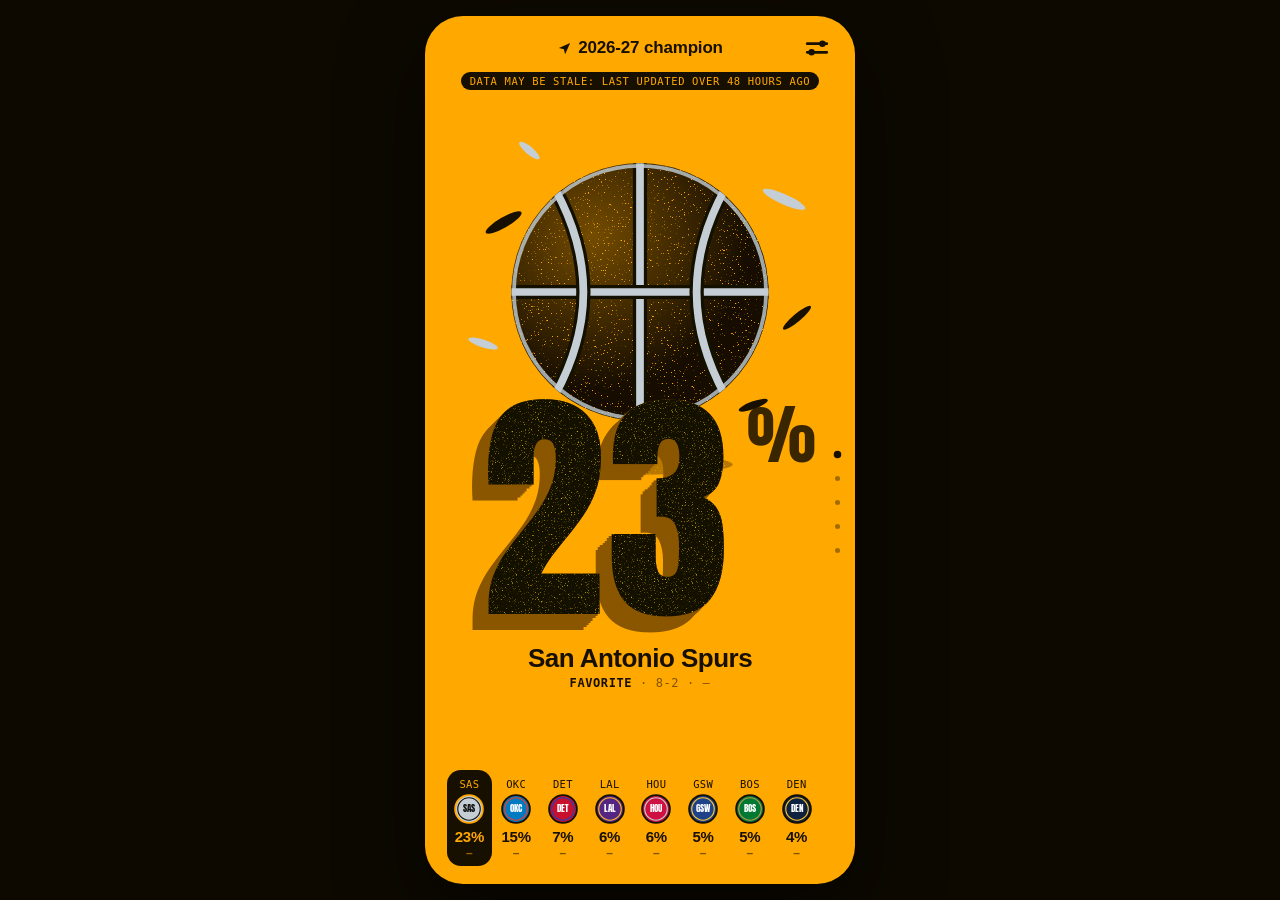
==== v2.html @ da8e6590 "Add v2 redesign: amber and black swipeable pages with team crests, alongside the current site Co-Aut" ====
<!DOCTYPE html>
<html lang="en">
<head>
  <meta charset="utf-8">
  <meta name="viewport" content="width=device-width, initial-scale=1, viewport-fit=cover">
  <title>Who wins the 2026-27 NBA title?</title>
  <meta name="description" content="Model-based probability of each NBA team winning the 2026-27 championship.">
  <meta name="theme-color" content="#FFA800">
  <script>
    // Set the theme before first paint so the page never flashes the wrong colors.
    (function () {
      var saved = null;
      try { saved = localStorage.getItem("champ-theme"); } catch (e) {}
      var dark = window.matchMedia && window.matchMedia("(prefers-color-scheme: dark)").matches;
      document.documentElement.dataset.theme = saved || (dark ? "black" : "amber");
    })();
  </script>
  <link rel="preload" href="fonts/Anton-Regular.ttf" as="font" type="font/ttf" crossorigin>
  <link rel="stylesheet" href="v2.css">
</head>
<body>
  <!-- Shared grain filter: speckles the edges of the black shapes so they read as printed, not flat. -->
  <svg class="defs" aria-hidden="true" width="0" height="0" focusable="false">
    <defs>
      <filter id="speck" x="-5%" y="-5%" width="110%" height="110%">
        <feTurbulence type="fractalNoise" baseFrequency="0.9" numOctaves="2" seed="7" result="noise"/>
        <feColorMatrix in="noise" type="matrix" values="0 0 0 0 0  0 0 0 0 0  0 0 0 0 0  12 0 0 0 -2.7" result="mask"/>
        <feComposite in="SourceGraphic" in2="mask" operator="in"/>
      </filter>
    </defs>
  </svg>

  <div class="stage">
    <div class="app" id="app">
      <header class="top">
        <span class="top-side" aria-hidden="true"></span>
        <div class="loc">
          <svg viewBox="0 0 24 24" width="15" height="15" aria-hidden="true"><path d="M3 11 21 3l-8 18-2-8z" fill="currentColor"/></svg>
          <span id="season-label">NBA champion</span>
        </div>
        <button class="top-side icon-btn" id="theme-toggle" type="button" aria-label="Switch between amber and black">
          <svg viewBox="0 0 24 24" width="26" height="26" aria-hidden="true">
            <path d="M3 8h11M20 8h1M3 16h1M10 16h11" stroke="currentColor" stroke-width="2.6" stroke-linecap="round" fill="none"/>
            <circle cx="17" cy="8" r="3" fill="currentColor"/><circle cx="7" cy="16" r="3" fill="currentColor"/>
          </svg>
        </button>
      </header>

      <div class="status" id="status" aria-live="polite">
        <span class="chip" id="sample-badge" hidden>Sample data</span>
        <span class="chip" id="stale-notice" hidden>Data may be stale: last updated over 48 hours ago</span>
      </div>

      <p class="message" id="loading">Loading odds…</p>
      <p class="message message-error" id="error" role="alert" hidden></p>

      <main class="track" id="track" hidden>

        <!-- 1. Home: the favorite, as one giant number -->
        <section class="page" id="page-home" data-title="Home" aria-label="Home">
          <div class="art art-home" id="home-art"></div>
          <div class="big" id="home-big"></div>
          <div class="caption">
            <h1 class="cap-name" id="home-name"></h1>
            <p class="cap-sub" id="home-sub"></p>
          </div>
          <div class="strip" id="home-strip" role="group" aria-label="Top eight title contenders"></div>
        </section>

        <!-- 2. Rankings: bubbles sized by odds, then every team as a row -->
        <section class="page" id="page-rankings" data-title="Rankings" aria-label="Rankings">
          <div class="art art-bubbles" id="bubbles"></div>
          <h2 class="page-title">Rankings</h2>
          <div class="rows rows-scroll" id="rank-list" role="group" aria-label="All teams by title odds"></div>
        </section>

        <!-- 3. Team: one team's odds and model inputs -->
        <section class="page" id="page-team" data-title="Team" aria-label="Team">
          <div class="team-head">
            <div class="art art-crest" id="team-crest"></div>
            <div class="big big-sm" id="team-big"></div>
          </div>
          <h2 class="page-title" id="team-name"></h2>
          <p class="page-sub" id="team-sub"></p>
          <div class="rows" id="team-rows" role="group" aria-label="Team measures"></div>
          <p class="notes" id="team-notes"></p>
          <div class="league" id="league"></div>
          <div class="trend" id="trend"></div>
        </section>

        <!-- 4. Map: net rating against star power -->
        <section class="page" id="page-map" data-title="Map" aria-label="Contenders map">
          <h2 class="page-title">Contenders</h2>
          <p class="page-sub">Net rating against star power. Dot size is title odds. Upper right is strong on both.</p>
          <div class="map" id="map"></div>
          <div class="rows" id="map-readout"></div>
          <table class="sr-only" id="map-table"></table>
        </section>

        <!-- 5. Model: how the number is made -->
        <section class="page" id="page-model" data-title="Model" aria-label="The model">
          <div class="art art-slabs" id="slabs"></div>
          <h2 class="page-title">The model</h2>
          <p class="page-sub">Each team gets a score from the inputs below, and the scores become title odds.</p>
          <div class="rows" id="model-rows"></div>
          <p class="fine" id="model-fine"></p>
          <p class="fine">Model estimates only; not betting advice. A not-for-profit personal experiment with no ads or sales.</p>
        </section>
      </main>

      <nav class="dots" id="dots" aria-label="Pages"></nav>
    </div>
  </div>

  <script src="v2.js"></script>
</body>
</html>
---- v2.css ----
/* Redesign: amber and black, one giant number per screen. Plain CSS, no libraries. */

@font-face {
  font-family: "Anton";
  src: url("fonts/Anton-Regular.ttf") format("truetype");
  font-display: swap;
}

:root {
  --display: "Anton", "Impact", "Haettenschweiler", "Arial Narrow Bold", sans-serif;
  --sans: -apple-system, BlinkMacSystemFont, "SF Pro Display", "Helvetica Neue", Arial, sans-serif;
  --mono: ui-monospace, "SF Mono", Menlo, Consolas, monospace;
  --ease: cubic-bezier(0.22, 0.8, 0.24, 1);
  --team: #666;
}

html[data-theme="amber"] {
  color-scheme: light;
  --bg: #ffa800;
  --band: #ec9a00;
  --ink: #171000;
  --face: #141000;
  --ext: #8a5600;
  --pill-bg: #171000;
  --pill-fg: #ffa800;
  --outer: #0d0900;
  --grain: url("data:image/svg+xml,%3Csvg xmlns='http://www.w3.org/2000/svg' width='180' height='180'%3E%3Cfilter id='n'%3E%3CfeTurbulence type='fractalNoise' baseFrequency='1.3' numOctaves='2' stitchTiles='stitch'/%3E%3CfeColorMatrix values='0 0 0 0 .8  0 0 0 0 .52  0 0 0 0 0  0 0 0 4 -2.5'/%3E%3C/filter%3E%3Crect width='100%25' height='100%25' filter='url(%23n)'/%3E%3C/svg%3E");
}

html[data-theme="black"] {
  color-scheme: dark;
  --bg: #1a1a1a;
  --band: #2a2417;
  --ink: #ffae00;
  --face: #ffb400;
  --ext: #b36a00;
  --pill-bg: #ffae00;
  --pill-fg: #1a1a1a;
  --outer: #000;
  --grain: url("data:image/svg+xml,%3Csvg xmlns='http://www.w3.org/2000/svg' width='180' height='180'%3E%3Cfilter id='n'%3E%3CfeTurbulence type='fractalNoise' baseFrequency='1.3' numOctaves='2' stitchTiles='stitch'/%3E%3CfeColorMatrix values='0 0 0 0 .55  0 0 0 0 .3  0 0 0 0 0  0 0 0 4 -2.5'/%3E%3C/filter%3E%3Crect width='100%25' height='100%25' filter='url(%23n)'/%3E%3C/svg%3E");
}

* { box-sizing: border-box; }

html, body { height: 100%; margin: 0; }

body {
  background: var(--outer);
  color: var(--ink);
  font-family: var(--sans);
  -webkit-font-smoothing: antialiased;
  overflow: hidden;
}

button { font: inherit; color: inherit; background: none; border: 0; padding: 0; cursor: pointer; }
button:focus-visible { outline: 2px solid var(--ink); outline-offset: 2px; border-radius: 6px; }

.defs { position: absolute; width: 0; height: 0; }

.sr-only {
  position: absolute; width: 1px; height: 1px; margin: -1px; padding: 0;
  overflow: hidden; clip: rect(0 0 0 0); white-space: nowrap; border: 0;
}

/* ---------- Frame: a phone-width column, centered on larger screens ---------- */

.stage { height: 100dvh; display: flex; justify-content: center; align-items: center; }

.app {
  position: relative;
  width: 100%;
  max-width: 430px;
  height: 100dvh;
  max-height: 940px;
  background: var(--bg);
  overflow: hidden;
  display: flex;
  flex-direction: column;
  container-type: size;
  transition: background 0.5s var(--ease);
}

@media (min-width: 500px) {
  .app { height: min(100dvh - 32px, 900px); border-radius: 38px; box-shadow: 0 30px 80px rgba(0, 0, 0, 0.55); }
}

/* ---------- Top bar ---------- */

.top {
  flex: none;
  display: flex;
  align-items: center;
  justify-content: space-between;
  padding: max(env(safe-area-inset-top), 14px) 18px 6px;
  z-index: 3;
}
.top-side { width: 40px; height: 36px; display: grid; place-items: center; }
.loc { display: flex; align-items: center; gap: 6px; font-weight: 800; font-size: 17px; letter-spacing: -0.01em; }
.icon-btn { justify-self: end; }
.icon-btn svg { transition: transform 0.5s var(--ease); }
.icon-btn:active svg { transform: rotate(90deg); }

.status { flex: none; display: flex; gap: 6px; justify-content: center; flex-wrap: wrap; padding: 0 18px; z-index: 3; }
.status:empty, .status:not(:has(.chip:not([hidden]))) { display: none; }
.chip {
  font-family: var(--mono); font-size: 10.5px; text-transform: uppercase; letter-spacing: 0.06em;
  background: var(--pill-bg); color: var(--pill-fg); padding: 3px 9px; border-radius: 99px;
}

.message { margin: auto; padding: 0 28px; text-align: center; font-family: var(--mono); font-size: 13px; text-transform: uppercase; letter-spacing: 0.05em; }
.message-error { font-weight: 700; line-height: 1.5; }

/* ---------- Pager ---------- */

.track {
  flex: 1 1 0;
  min-height: 0;
  display: flex;
  touch-action: pan-y;
  transition: transform 0.6s var(--ease);
  will-change: transform;
}
.track.dragging { transition: none; }
.track[hidden] { display: none; }

.page {
  flex: 0 0 100%;
  min-width: 0;
  height: 100%;
  padding: 0 22px 18px;
  display: flex;
  flex-direction: column;
  overflow-x: hidden;
  overflow-y: auto;
  overscroll-behavior: contain;
  scrollbar-width: none;
}
.page::-webkit-scrollbar { display: none; }

.dots {
  position: absolute; right: 7px; top: 56%; transform: translateY(-50%);
  display: flex; flex-direction: column; gap: 2px; z-index: 4;
}
.dot { width: 22px; height: 22px; display: grid; place-items: center; }
.dot::after {
  content: ""; width: 5px; height: 5px; border-radius: 50%; background: var(--ink); opacity: 0.4;
  transition: transform 0.4s var(--ease), opacity 0.4s;
}
.dot.on::after { opacity: 1; transform: scale(1.5); }

/* ---------- The giant number ---------- */

.big {
  position: relative;
  display: flex;
  align-items: flex-start;
  justify-content: center;
  line-height: 0.92;
  font-family: var(--display);
  --size: min(33cqh, 58cqw);
  font-size: var(--size);
  margin-top: 4cqh;
}
.big.n3 { --size: min(30cqh, 46cqw); }
.big-sm { --size: min(22cqh, 40cqw); margin-top: 0; }
.big-sm.n3 { --size: min(20cqh, 34cqw); }

.big-num { position: relative; display: inline-block; letter-spacing: 0.01em; padding: 0 0.05em 0.04em 0.07em; }
.big-num .face, .big-num .ext { display: block; white-space: nowrap; }
.big-num .face {
  position: relative;
  color: transparent;
  background: var(--grain), var(--face);
  -webkit-background-clip: text;
  background-clip: text;
  z-index: 1;
}
.big-num .ext {
  position: absolute; inset: 0 0 auto 0.07em;
  color: var(--ext);
  text-shadow:
    -0.009em 0.009em 0 var(--ext), -0.018em 0.018em 0 var(--ext), -0.027em 0.027em 0 var(--ext),
    -0.036em 0.036em 0 var(--ext), -0.045em 0.045em 0 var(--ext), -0.054em 0.054em 0 var(--ext),
    -0.063em 0.063em 0 var(--ext);
}
.big-pct {
  font-family: var(--display); font-size: 0.26em; margin: 0.18em 0 0 0.04em; color: var(--ink);
  opacity: 0.85;
}

.caption { text-align: center; margin-top: 1.2cqh; }
.cap-name { margin: 0; font-size: 26px; font-weight: 800; letter-spacing: -0.02em; line-height: 1.1; }
.cap-sub { margin: 4px 0 0; font-family: var(--mono); font-size: 12px; text-transform: uppercase; letter-spacing: 0.05em; color: color-mix(in srgb, var(--ink) 55%, var(--bg)); }
.cap-sub b { color: var(--ink); font-weight: 700; }
.up, .down { font-weight: 700; }

/* ---------- Home art: the floating ball ---------- */

.art-home { flex: none; height: 30cqh; display: grid; place-items: center; margin-top: 1cqh; }
.ball-svg { height: 100%; width: auto; overflow: visible; }
.ball-float { animation: float 6s ease-in-out infinite; transform-origin: 150px 150px; }
.ball-spin { animation: sway 14s ease-in-out infinite; transform-origin: 150px 150px; }
.shadow-ell { animation: shadow 6s ease-in-out infinite; transform-origin: 150px 280px; }
.fleck { animation: drift 7s ease-in-out infinite; }
.fleck:nth-child(2n) { animation-duration: 9s; animation-direction: reverse; }
.fleck:nth-child(3n) { animation-delay: -3s; }

@keyframes float { 50% { transform: translateY(-10px); } }
@keyframes sway { 0%, 100% { transform: rotate(-5deg); } 50% { transform: rotate(7deg); } }
@keyframes shadow { 50% { transform: scale(0.88); opacity: 0.35; } }
@keyframes drift { 50% { transform: translate(7px, -9px) rotate(14deg); } }

/* ---------- Home strip ---------- */

.strip { margin-top: auto; padding-top: 18px; display: grid; grid-template-columns: repeat(8, 1fr); gap: 2px; padding-right: 14px; }
.cell { display: flex; flex-direction: column; align-items: center; gap: 4px; padding: 8px 0 6px; border-radius: 14px; transition: background 0.3s; }
.cell.sel { background: var(--pill-bg); color: var(--pill-fg); }
.cell .abbr { font-family: var(--mono); font-size: 10.5px; letter-spacing: 0.03em; }
.cell .pct { font-weight: 800; font-size: 15px; letter-spacing: -0.02em; }
.cell .chg { font-weight: 800; font-size: 12px; opacity: 0.55; margin-top: -3px; font-variant-numeric: tabular-nums; }
.crest { display: block; color: var(--ink); }
.cell.sel .crest { color: var(--pill-fg); }

/* ---------- Page titles and rows ---------- */

.page-title { margin: 14px 0 2px; font-size: 30px; font-weight: 800; letter-spacing: -0.03em; line-height: 1.05; }
.page-sub { margin: 0 0 12px; font-size: 13px; line-height: 1.4; color: color-mix(in srgb, var(--ink) 62%, var(--bg)); max-width: 34ch; }

.rows { display: flex; flex-direction: column; gap: 1px; padding-right: 14px; }
.rows-scroll { flex: 1 1 0; min-height: 0; overflow-y: auto; scrollbar-width: none; padding-bottom: 4px; }
.rows-scroll::-webkit-scrollbar { display: none; }

.row {
  display: flex; align-items: center; gap: 8px;
  width: 100%; text-align: left;
  font-family: var(--mono); font-size: 12.5px; text-transform: uppercase; letter-spacing: 0.02em;
  padding: 7px 12px; border-radius: 99px; min-height: 31px;
  transition: background 0.3s var(--ease), color 0.3s var(--ease);
}
.row .lead { flex: 1 1 auto; min-width: 8px; border-bottom: 1px dotted color-mix(in srgb, currentColor 55%, transparent); transform: translateY(3px); }
.row .val { font-weight: 700; font-variant-numeric: tabular-nums; }
.row .rk { width: 2.2ch; opacity: 0.55; font-variant-numeric: tabular-nums; }
.row .nm { white-space: nowrap; overflow: hidden; text-overflow: ellipsis; text-transform: none; font-family: var(--sans); font-weight: 700; font-size: 14px; letter-spacing: -0.01em; }
.row.sel { background: var(--pill-bg); color: var(--pill-fg); }
.row.sel .crest { color: var(--pill-fg); }
.row.out { opacity: 0.45; }
.row.static { cursor: default; }

/* ---------- Rankings bubbles ---------- */

.art-bubbles { flex: none; height: 25cqh; margin-top: 2px; }
.art-bubbles svg { width: 100%; height: 100%; overflow: visible; }
.bubble { cursor: pointer; transition: transform 0.5s var(--ease); transform-box: fill-box; transform-origin: center; }
.bubble:hover, .bubble.sel { transform: scale(1.05); }
.bubble:focus-visible { outline: none; }
.bubble:focus-visible circle { stroke: var(--ink); stroke-width: 3; }
.bubble text { font-family: var(--display); fill: var(--bg); pointer-events: none; }

/* ---------- Team page ---------- */

.team-head { display: flex; align-items: center; justify-content: space-between; gap: 6px; padding-right: 14px; margin-top: 4px; }
.art-crest { flex: none; width: 29cqw; animation: float 6s ease-in-out infinite; }
.art-crest svg { width: 100%; height: auto; }
.team-head .big { flex: 1; }

.notes { margin: 8px 0 0; padding-right: 14px; font-family: var(--mono); font-size: 11px; text-transform: uppercase; letter-spacing: 0.04em; line-height: 1.5; color: color-mix(in srgb, var(--ink) 70%, var(--bg)); }
.notes:empty { display: none; }

.league { margin-top: auto; padding: 14px 14px 0 0; }
.league-bars { display: flex; align-items: flex-end; gap: 2px; height: 62px; background: var(--band); border-radius: 14px; padding: 8px 10px 0; }
.lbar { flex: 1 1 0; height: 100%; display: flex; align-items: flex-end; }
.lbar i {
  display: block; width: 100%; min-height: 3px; background: var(--ink); opacity: 0.72; border-radius: 2px 2px 0 0;
  transition: height 0.6s var(--ease), background 0.3s;
}
.lbar.sel i { background: var(--team); opacity: 1; outline: 1.5px solid var(--ink); outline-offset: 0; }
.league-cap { display: flex; justify-content: space-between; font-family: var(--mono); font-size: 10.5px; text-transform: uppercase; letter-spacing: 0.05em; margin: 6px 4px 0; color: color-mix(in srgb, var(--ink) 65%, var(--bg)); }

.trend { padding: 10px 14px 0 0; }
.trend-line { font-family: var(--mono); font-size: 10.5px; text-transform: uppercase; letter-spacing: 0.05em; color: color-mix(in srgb, var(--ink) 65%, var(--bg)); margin: 0; }
.trend svg { display: block; width: 100%; height: 70px; overflow: visible; }
.scrub { width: 100%; margin: 4px 0 0; accent-color: var(--ink); }
.trend-read { display: flex; justify-content: space-between; font-family: var(--mono); font-size: 12px; text-transform: uppercase; font-weight: 700; margin-bottom: 4px; }

/* ---------- Map ---------- */

.map { margin: 2px 14px 8px -4px; }
.map svg { display: block; width: 100%; height: auto; overflow: visible; }
.map .axis { stroke: color-mix(in srgb, var(--ink) 35%, transparent); stroke-width: 1; stroke-dasharray: 3 4; }
.map text { font-family: var(--mono); font-size: 9px; text-transform: uppercase; fill: color-mix(in srgb, var(--ink) 62%, var(--bg)); }
.dotb { cursor: pointer; }
.dotb circle { transition: r 0.4s var(--ease); stroke: var(--ink); stroke-width: 1.5; }
.dotb:focus-visible circle { stroke-width: 3; }
.dotb.sel circle { stroke-width: 3; }
.dotb text { font-family: var(--display); font-size: 8.5px; pointer-events: none; text-anchor: middle; }
.map .lbl { font-family: var(--sans); font-weight: 800; font-size: 12px; text-transform: none; fill: var(--ink); }

/* ---------- Model ---------- */

.art-slabs { flex: none; height: 19cqh; margin-top: 4px; }
.art-slabs svg { width: 100%; height: 100%; overflow: visible; }
.slab { animation: float 7s ease-in-out infinite; }
.slab:nth-child(2) { animation-delay: -1.2s; }
.slab:nth-child(3) { animation-delay: -2.4s; }
.slab:nth-child(4) { animation-delay: -3.6s; }
.slab:nth-child(5) { animation-delay: -4.8s; }

.fine { margin: 10px 14px 0 0; font-family: var(--mono); font-size: 10.5px; line-height: 1.55; text-transform: uppercase; letter-spacing: 0.04em; color: color-mix(in srgb, var(--ink) 65%, var(--bg)); }

/* ---------- Small screens and motion ---------- */

@media (max-height: 700px) {
  .cap-name { font-size: 22px; }
}

@media (prefers-reduced-motion: reduce) {
  .track, .row, .cell, .bubble, .lbar i { transition: none; }
  .ball-float, .ball-spin, .shadow-ell, .fleck, .art-crest, .slab { animation: none; }
}
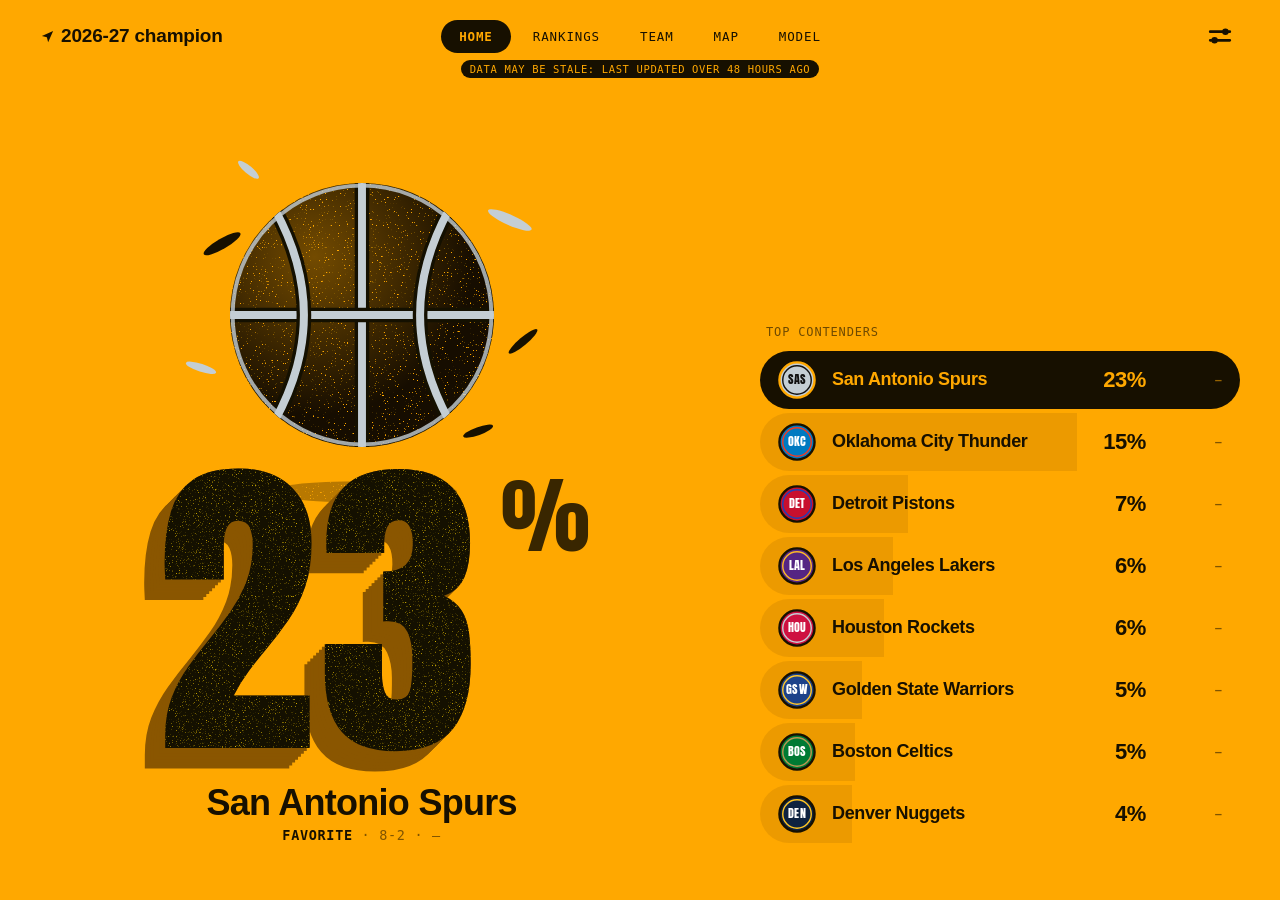
==== commit 27939732: "Add a desktop layout to v2: full-window pages, top nav, two-column pages that fade between each othe" ====
--- a/v2.html
+++ b/v2.html
@@ -38,6 +38,7 @@
           <svg viewBox="0 0 24 24" width="15" height="15" aria-hidden="true"><path d="M3 11 21 3l-8 18-2-8z" fill="currentColor"/></svg>
           <span id="season-label">NBA champion</span>
         </div>
+        <nav class="topnav" id="topnav" aria-label="Pages"></nav>
         <button class="top-side icon-btn" id="theme-toggle" type="button" aria-label="Switch between amber and black">
           <svg viewBox="0 0 24 24" width="26" height="26" aria-hidden="true">
             <path d="M3 8h11M20 8h1M3 16h1M10 16h11" stroke="currentColor" stroke-width="2.6" stroke-linecap="round" fill="none"/>
--- a/v2.css
+++ b/v2.css
@@ -307,6 +307,145 @@
 
 .fine { margin: 10px 14px 0 0; font-family: var(--mono); font-size: 10.5px; line-height: 1.55; text-transform: uppercase; letter-spacing: 0.04em; color: color-mix(in srgb, var(--ink) 65%, var(--bg)); }
 
+/* ---------- Desktop (900px and wider): a full-window site, pages fade between ---------- */
+
+.topnav { display: none; }
+.cell .nm { display: none; }
+
+@media (min-width: 900px) {
+  body { background: var(--bg); transition: background 0.5s var(--ease); }
+  .stage { display: block; }
+  .app {
+    --gutter: max(40px, calc((100vw - 1240px) / 2));
+    max-width: none; max-height: none; width: 100%; height: 100dvh;
+    border-radius: 0; box-shadow: none;
+  }
+
+  /* Top bar: title on the left, page links in the middle, theme switch on the right */
+  .top {
+    display: grid; grid-template-columns: 1fr auto 1fr; align-items: center;
+    padding: 18px var(--gutter) 6px;
+  }
+  .top > .top-side[aria-hidden] { display: none; }
+  .loc { grid-column: 1; justify-self: start; font-size: 19px; }
+  .topnav { grid-column: 2; display: flex; gap: 4px; }
+  .topnav[hidden] { display: none; }
+  .icon-btn { grid-column: 3; justify-self: end; }
+  .navlink {
+    font-family: var(--mono); font-size: 12.5px; text-transform: uppercase; letter-spacing: 0.07em;
+    padding: 9px 18px; border-radius: 99px; transition: background 0.3s var(--ease), color 0.3s var(--ease);
+  }
+  .navlink:hover { background: var(--band); }
+  .navlink.on, .navlink.on:hover { background: var(--pill-bg); color: var(--pill-fg); font-weight: 700; }
+  .dots { display: none; }
+  .status { padding: 0 var(--gutter); }
+
+  /* Pages stack in place and fade, instead of sliding the whole track */
+  .track { position: relative; display: block; transform: none !important; transition: none; touch-action: auto; }
+  .page {
+    position: absolute; inset: 0;
+    padding: 10px var(--gutter) 28px;
+    display: grid; column-gap: clamp(40px, 6vw, 96px); align-content: start;
+    opacity: 0; visibility: hidden; transform: translateX(36px);
+    transition: opacity 0.45s var(--ease), transform 0.65s var(--ease), visibility 0s 0.45s;
+  }
+  .page.before { transform: translateX(-36px); }
+  .page:not([inert]) { opacity: 1; visibility: visible; transform: none; transition-delay: 0s; }
+  .page::-webkit-scrollbar { display: block; width: 8px; }
+
+  .page-title { font-size: 46px; margin: 10px 0 4px; }
+  .page-sub { font-size: 15px; max-width: 44ch; margin-bottom: 18px; }
+  .rows { padding-right: 0; gap: 2px; }
+  .row { font-size: 13.5px; padding: 9px 18px; min-height: 38px; }
+  .row .nm { font-size: 15px; }
+  .row:hover:not(.sel):not(.static) { background: var(--band); }
+  .cell:hover:not(.sel) { filter: brightness(0.96); }
+
+  /* Big number sizes come from the window height here, not the old phone frame */
+  .big { --size: min(36vh, 26vw); margin-top: 0; }
+  .big.n3 { --size: min(30vh, 22vw); }
+  .big-sm { --size: min(28vh, 19vw); }
+  .big-sm.n3 { --size: min(24vh, 16vw); }
+  .caption { margin-top: 10px; }
+  .cap-name { font-size: 36px; }
+  .cap-sub { font-size: 13.5px; }
+
+  /* 1. Home: hero on the left, contenders list on the right */
+  #page-home { grid-template-columns: minmax(0, 1fr) minmax(360px, 480px); grid-template-rows: auto auto auto; align-content: center; }
+  .art-home { grid-column: 1; height: min(37vh, 380px); margin-top: 0; }
+  .ball-svg { height: min(44vh, 450px); }
+  #home-big { grid-column: 1; margin-top: min(1.5vh, 12px); }
+  #page-home .caption { grid-column: 1; }
+  .strip {
+    grid-column: 2; grid-row: 1 / span 3; align-self: center;
+    display: flex; flex-direction: column; gap: 4px; padding: 0;
+  }
+  .strip::before {
+    content: "Top contenders"; font-family: var(--mono); font-size: 12px; text-transform: uppercase;
+    letter-spacing: 0.07em; margin: 0 0 8px 6px; color: color-mix(in srgb, var(--ink) 62%, var(--bg));
+  }
+  .cell {
+    display: grid; grid-template-columns: 40px minmax(0, 1fr) auto 62px; align-items: center; gap: 14px;
+    text-align: left; padding: 10px 18px; border-radius: 99px;
+    background: linear-gradient(90deg, var(--band) calc(var(--w, 0) * 1%), transparent 0);
+  }
+  .cell.sel { background: var(--pill-bg); }
+  .cell .abbr { display: none; }
+  .cell .nm { display: block; order: 2; font-weight: 800; font-size: 18px; letter-spacing: -0.02em; white-space: nowrap; overflow: hidden; text-overflow: ellipsis; }
+  .cell .crest { order: 1; width: 38px; height: 38px; }
+  .cell .pct { order: 3; font-size: 22px; font-variant-numeric: tabular-nums; }
+  .cell .chg { order: 4; margin: 0; font-size: 13px; text-align: right; }
+
+  /* 2. Rankings: bubbles on the left, all 30 teams on the right */
+  #page-rankings { grid-template-columns: minmax(0, 5fr) minmax(0, 6fr); grid-template-rows: auto auto 1fr; padding-bottom: 20px; }
+  #page-rankings .page-title { grid-column: 1; grid-row: 1; }
+  #page-rankings .page-sub { grid-column: 1; grid-row: 2; }
+  .art-bubbles { grid-column: 1; grid-row: 3; height: auto; max-height: 100%; align-self: center; min-height: 0; }
+  .art-bubbles svg { max-height: min(56vh, 520px); }
+  #rank-list { grid-column: 2; grid-row: 1 / span 3; height: 100%; padding: 6px 10px 6px 0; scrollbar-width: thin; scrollbar-color: color-mix(in srgb, var(--ink) 50%, transparent) transparent; }
+  #rank-list { -webkit-mask-image: linear-gradient(to bottom, #000 calc(100% - 36px), transparent); mask-image: linear-gradient(to bottom, #000 calc(100% - 36px), transparent); padding-bottom: 36px; }
+  #rank-list::-webkit-scrollbar { display: block; width: 6px; }
+  #rank-list::-webkit-scrollbar-thumb { background: color-mix(in srgb, var(--ink) 50%, transparent); border-radius: 3px; }
+
+  /* 3. Team: identity and number on the left, measures and charts on the right */
+  #page-team { grid-template-columns: minmax(0, 5fr) minmax(0, 6fr); align-content: center; }
+  #page-team .row { min-height: 42px; font-size: 14px; }
+  #page-team > .team-head, #page-team > .page-title, #page-team > .page-sub, #page-team > .notes { grid-column: 1; }
+  .team-head { justify-content: flex-start; gap: clamp(20px, 3vw, 44px); padding: 0; margin-top: 0; }
+  .art-crest { width: min(24vh, 210px); }
+  .team-head .big { flex: none; }
+  #team-rows { grid-column: 2; grid-row: 1 / span 3; margin-top: 10px; }
+  .notes { padding-right: 0; font-size: 12px; }
+  .league { grid-column: 2; grid-row: 4; padding: 22px 0 0; margin-top: 0; }
+  .league-bars { height: min(17vh, 140px); }
+  .trend { grid-column: 2; grid-row: 5; padding: 14px 0 0; }
+  .trend svg { height: 100px; }
+
+  /* 4. Map: text and the selected team on the left, a large plot on the right */
+  #page-map { grid-template-columns: minmax(0, 4fr) minmax(0, 7fr); grid-template-rows: auto auto 1fr; padding-bottom: 20px; }
+  #page-map .page-title, #page-map .page-sub, #map-readout { grid-column: 1; }
+  #map-readout { grid-row: 3; align-self: start; }
+  .map { grid-column: 2; grid-row: 1 / span 3; margin: 0; height: calc(100dvh - 130px); min-height: 0; }
+  .map svg { width: 100%; height: 100%; }
+  .map text { font-size: 10px; }
+
+  /* 5. Model: art and intro on the left, the weights on the right */
+  #page-model { grid-template-columns: minmax(0, 5fr) minmax(0, 6fr); align-content: center; }
+  #model-rows .row { min-height: 46px; font-size: 14.5px; }
+  #page-model > :not(#model-rows) { grid-column: 1; }
+  #model-rows { grid-column: 2; grid-row: 1 / span 6; margin-top: 10px; }
+  .art-slabs { height: min(34vh, 320px); margin-top: 0; }
+  .fine { margin-right: 0; font-size: 11.5px; max-width: 60ch; }
+}
+
+@media (min-width: 900px) and (max-height: 760px) {
+  .page-title { font-size: 38px; }
+  .cap-name { font-size: 30px; }
+  .row { padding: 7px 16px; min-height: 34px; }
+  .cell { padding: 7px 16px; }
+  .cell .crest { width: 34px; height: 34px; }
+}
+
 /* ---------- Small screens and motion ---------- */
 
 @media (max-height: 700px) {
@@ -314,6 +453,6 @@
 }
 
 @media (prefers-reduced-motion: reduce) {
-  .track, .row, .cell, .bubble, .lbar i { transition: none; }
+  .track, .row, .cell, .bubble, .lbar i, .page, .navlink { transition: none; }
   .ball-float, .ball-spin, .shadow-ell, .fleck, .art-crest, .slab { animation: none; }
 }
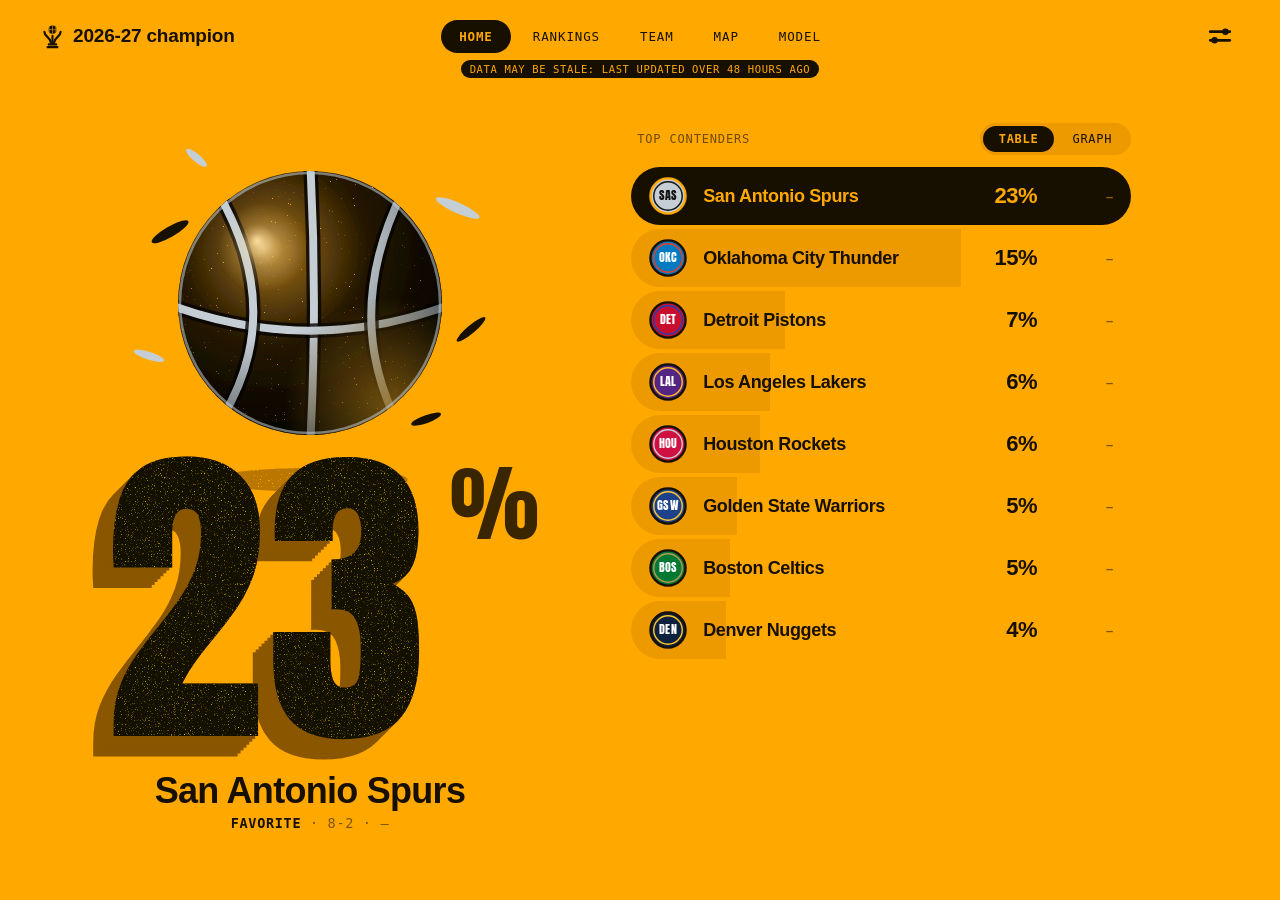
==== commit 7840f1b8: "Redesign tweaks: 3D spheres everywhere, trophy icon in the header, contenders panel moved up and lef" ====
--- a/v2.html
+++ b/v2.html
@@ -27,6 +27,41 @@
         <feColorMatrix in="noise" type="matrix" values="0 0 0 0 0  0 0 0 0 0  0 0 0 0 0  12 0 0 0 -2.7" result="mask"/>
         <feComposite in="SourceGraphic" in2="mask" operator="in"/>
       </filter>
+
+      <filter id="speck-soft" x="-5%" y="-5%" width="110%" height="110%">
+        <feTurbulence type="fractalNoise" baseFrequency="1.1" numOctaves="2" seed="11" result="noise"/>
+        <feColorMatrix in="noise" type="matrix" values="0 0 0 0 0  0 0 0 0 0  0 0 0 0 0  14 0 0 0 -2.1" result="mask"/>
+        <feComposite in="SourceGraphic" in2="mask" operator="in"/>
+      </filter>
+
+      <!-- Shared sphere shading. Colors come from CSS variables, so both themes use the same shapes:
+           base (lit body), shade (dark side, bottom right), rim (bounced light), spec (glint). -->
+      <radialGradient id="sph-base" cx="0.36" cy="0.3" r="0.82">
+        <stop offset="0" style="stop-color:var(--sph-hi)"/>
+        <stop offset="0.42" style="stop-color:var(--sph-mid)"/>
+        <stop offset="1" style="stop-color:var(--sph-lo)"/>
+      </radialGradient>
+      <radialGradient id="sph-shade" cx="0.3" cy="0.26" r="0.98">
+        <stop offset="0.38" style="stop-color:var(--sph-shade);stop-opacity:0"/>
+        <stop offset="0.72" style="stop-color:var(--sph-shade);stop-opacity:0.45"/>
+        <stop offset="1" style="stop-color:var(--sph-shade);stop-opacity:0.92"/>
+      </radialGradient>
+      <radialGradient id="sph-rim" cx="0.8" cy="0.88" r="0.4">
+        <stop offset="0" style="stop-color:var(--sph-rim);stop-opacity:0.42"/>
+        <stop offset="1" style="stop-color:var(--sph-rim);stop-opacity:0"/>
+      </radialGradient>
+      <radialGradient id="sph-spec" cx="0.5" cy="0.5" r="0.5">
+        <stop offset="0" style="stop-color:var(--sph-spec);stop-opacity:0.95"/>
+        <stop offset="0.45" style="stop-color:var(--sph-spec);stop-opacity:0.3"/>
+        <stop offset="1" style="stop-color:var(--sph-spec);stop-opacity:0"/>
+      </radialGradient>
+      <!-- Pucks (Model page): lit top, side that darkens toward both edges -->
+      <linearGradient id="puck-side" x1="0" x2="1" y1="0" y2="0">
+        <stop offset="0" style="stop-color:var(--sph-lo)"/>
+        <stop offset="0.35" style="stop-color:var(--sph-mid)"/>
+        <stop offset="0.7" style="stop-color:var(--sph-mid)"/>
+        <stop offset="1" style="stop-color:var(--sph-lo)"/>
+      </linearGradient>
     </defs>
   </svg>
 
@@ -35,7 +70,14 @@
       <header class="top">
         <span class="top-side" aria-hidden="true"></span>
         <div class="loc">
-          <svg viewBox="0 0 24 24" width="15" height="15" aria-hidden="true"><path d="M3 11 21 3l-8 18-2-8z" fill="currentColor"/></svg>
+          <svg class="trophy" viewBox="0 0 24 24" width="25" height="25" aria-hidden="true" focusable="false">
+            <!-- Original trophy mark: a ball cupped by two swooping ribbons on a slim stem and base -->
+            <circle cx="12" cy="5.4" r="3.9" fill="currentColor"/>
+            <path d="M8.1 5.4h7.8M12 1.5v7.8M9.2 2.7q-1.6 2.7 0 5.4M14.8 2.7q1.6 2.7 0 5.4" fill="none" stroke="var(--bg)" stroke-width="0.7" opacity="0.8"/>
+            <path d="M4.2 7.6C4.4 12.4 9.8 12.2 10.6 18M19.8 7.6C19.6 12.4 14.2 12.2 13.4 18" fill="none" stroke="currentColor" stroke-width="2.1" stroke-linecap="round"/>
+            <path d="M12 11.2v8" stroke="currentColor" stroke-width="2" stroke-linecap="round"/>
+            <path d="M7.4 22.2h9.2M8.6 19.6h6.8" stroke="currentColor" stroke-width="2.3" stroke-linecap="round"/>
+          </svg>
           <span id="season-label">NBA champion</span>
         </div>
         <nav class="topnav" id="topnav" aria-label="Pages"></nav>
@@ -65,7 +107,14 @@
             <h1 class="cap-name" id="home-name"></h1>
             <p class="cap-sub" id="home-sub"></p>
           </div>
-          <div class="strip" id="home-strip" role="group" aria-label="Top eight title contenders"></div>
+          <section class="contenders" id="contenders" aria-label="Top contenders">
+            <div class="cont-head">
+              <h2 class="cont-title">Top contenders</h2>
+              <div class="seg" id="home-view" role="group" aria-label="Contenders view"></div>
+            </div>
+            <div class="strip" id="home-strip" role="group" aria-label="Top eight title contenders"></div>
+            <div class="graph" id="home-graph" hidden></div>
+          </section>
         </section>
 
         <!-- 2. Rankings: bubbles sized by odds, then every team as a row -->
--- a/v2.css
+++ b/v2.css
@@ -24,6 +24,14 @@
   --pill-bg: #171000;
   --pill-fg: #ffa800;
   --outer: #0d0900;
+  --sph-hi: #a37119;
+  --sph-mid: #281a00;
+  --sph-lo: #050300;
+  --sph-shade: #000;
+  --sph-spec: #ffe0a0;
+  --sph-rim: #ffb21f;
+  --sph-shadow: rgba(70, 35, 0, 0.38);
+  --halo: #ffa800;
   --grain: url("data:image/svg+xml,%3Csvg xmlns='http://www.w3.org/2000/svg' width='180' height='180'%3E%3Cfilter id='n'%3E%3CfeTurbulence type='fractalNoise' baseFrequency='1.3' numOctaves='2' stitchTiles='stitch'/%3E%3CfeColorMatrix values='0 0 0 0 .8  0 0 0 0 .52  0 0 0 0 0  0 0 0 4 -2.5'/%3E%3C/filter%3E%3Crect width='100%25' height='100%25' filter='url(%23n)'/%3E%3C/svg%3E");
 }
 
@@ -37,6 +45,14 @@
   --pill-bg: #ffae00;
   --pill-fg: #1a1a1a;
   --outer: #000;
+  --sph-hi: #ffeaa6;
+  --sph-mid: #ffae00;
+  --sph-lo: #7a4300;
+  --sph-shade: #2a1000;
+  --sph-spec: #fff8dc;
+  --sph-rim: #ff8a00;
+  --sph-shadow: rgba(0, 0, 0, 0.6);
+  --halo: #1a1a1a;
   --grain: url("data:image/svg+xml,%3Csvg xmlns='http://www.w3.org/2000/svg' width='180' height='180'%3E%3Cfilter id='n'%3E%3CfeTurbulence type='fractalNoise' baseFrequency='1.3' numOctaves='2' stitchTiles='stitch'/%3E%3CfeColorMatrix values='0 0 0 0 .55  0 0 0 0 .3  0 0 0 0 0  0 0 0 4 -2.5'/%3E%3C/filter%3E%3Crect width='100%25' height='100%25' filter='url(%23n)'/%3E%3C/svg%3E");
 }
 
@@ -95,7 +111,7 @@
   z-index: 3;
 }
 .top-side { width: 40px; height: 36px; display: grid; place-items: center; }
-.loc { display: flex; align-items: center; gap: 6px; font-weight: 800; font-size: 17px; letter-spacing: -0.01em; }
+.loc { display: flex; align-items: center; gap: 8px; font-weight: 800; font-size: 17px; letter-spacing: -0.01em; }
 .icon-btn { justify-self: end; }
 .icon-btn svg { transition: transform 0.5s var(--ease); }
 .icon-btn:active svg { transform: rotate(90deg); }
@@ -206,7 +222,7 @@
 .fleck:nth-child(3n) { animation-delay: -3s; }
 
 @keyframes float { 50% { transform: translateY(-10px); } }
-@keyframes sway { 0%, 100% { transform: rotate(-5deg); } 50% { transform: rotate(7deg); } }
+@keyframes sway { 0%, 100% { transform: rotate(-3deg); } 50% { transform: rotate(4deg); } }
 @keyframes shadow { 50% { transform: scale(0.88); opacity: 0.35; } }
 @keyframes drift { 50% { transform: translate(7px, -9px) rotate(14deg); } }
 
@@ -221,6 +237,49 @@
 .crest { display: block; color: var(--ink); }
 .cell.sel .crest { color: var(--pill-fg); }
 
+
+/* ---------- Contenders panel: Table / Graph ---------- */
+
+.contenders { margin-top: auto; display: flex; flex-direction: column; min-height: 0; }
+.cont-head { display: flex; justify-content: flex-end; align-items: center; padding-right: 14px; margin-bottom: 2px; }
+.cont-title { display: none; margin: 0; font-family: var(--mono); font-size: 12px; font-weight: 400; text-transform: uppercase; letter-spacing: 0.07em; color: color-mix(in srgb, var(--ink) 62%, var(--bg)); }
+.seg { display: inline-flex; gap: 2px; padding: 3px; border-radius: 99px; background: var(--band); }
+.seg button {
+  font-family: var(--mono); font-size: 11px; text-transform: uppercase; letter-spacing: 0.06em;
+  padding: 5px 13px; border-radius: 99px; transition: background 0.3s var(--ease), color 0.3s var(--ease);
+}
+.seg button.on { background: var(--pill-bg); color: var(--pill-fg); font-weight: 700; }
+.strip[hidden], .graph[hidden] { display: none !important; }
+
+.graph { display: flex; flex-direction: column; padding: 8px 14px 0 0; min-height: 0; flex: 1 1 auto; height: 100%; }
+.graph-read { display: flex; align-items: baseline; gap: 10px; font-family: var(--mono); font-size: 12px; text-transform: uppercase; letter-spacing: 0.04em; min-height: 20px; flex: none; }
+.graph-read .gr-date { opacity: 0.6; }
+.graph-read .gr-team { font-family: var(--sans); font-weight: 800; font-size: 14px; letter-spacing: -0.01em; text-transform: none; }
+.graph-read .gr-val { margin-left: auto; font-weight: 700; }
+.graph-svg { position: relative; flex: 1 1 0; min-height: 0; }
+.graph-svg svg { position: absolute; inset: 0; width: 100%; height: 100%; overflow: visible; }
+.graph-note { margin: 4px 0 0; flex: none; }
+.gridl { stroke: color-mix(in srgb, var(--ink) 22%, transparent); stroke-width: 1; stroke-dasharray: 2 4; }
+.gaxis { font-family: var(--mono); font-size: 9.5px; text-transform: uppercase; fill: color-mix(in srgb, var(--ink) 60%, var(--bg)); }
+.guide { stroke: var(--ink); stroke-width: 1; opacity: 0.5; }
+.gline { cursor: pointer; outline: none; }
+.gline .halo { stroke: var(--halo); stroke-width: 4; stroke-linejoin: round; stroke-linecap: round; }
+.gline .ln { stroke-width: 1.6; stroke-linejoin: round; stroke-linecap: round; opacity: 0.85; transition: stroke-width 0.2s, opacity 0.2s; }
+.gline .gdot { stroke: var(--ink); stroke-width: 1.5; }
+.gline .gdisc { stroke: var(--ink); stroke-width: 1.5; }
+.gline .gabbr { font-family: var(--mono); font-size: 10px; fill: var(--ink); }
+.gline .leader { stroke: color-mix(in srgb, var(--ink) 45%, transparent); stroke-width: 1; fill: none; }
+.gline.sel .ln, .gline.hi .ln { stroke-width: 2.6; opacity: 1; }
+.gline.sel .gabbr, .gline.hi .gabbr { font-weight: 700; }
+.gline:focus-visible .gdisc { stroke-width: 3; }
+.graph-mode .gline:not(.sel):not(.hi) .ln { opacity: 0.6; }
+
+/* Phone, graph view: the ball steps aside so the chart has room */
+.graph-mode .art-home { display: none; }
+.graph-mode .big { --size: min(18cqh, 34cqw); margin-top: 2cqh; }
+.graph-mode .big.n3 { --size: min(16cqh, 30cqw); }
+.graph-mode .contenders { flex: 1 1 0; }
+
 /* ---------- Page titles and rows ---------- */
 
 .page-title { margin: 14px 0 2px; font-size: 30px; font-weight: 800; letter-spacing: -0.03em; line-height: 1.05; }
@@ -290,6 +349,7 @@
 .map text { font-family: var(--mono); font-size: 9px; text-transform: uppercase; fill: color-mix(in srgb, var(--ink) 62%, var(--bg)); }
 .dotb { cursor: pointer; }
 .dotb circle { transition: r 0.4s var(--ease); stroke: var(--ink); stroke-width: 1.5; }
+.dotb .dshade { stroke: none; }
 .dotb:focus-visible circle { stroke-width: 3; }
 .dotb.sel circle { stroke-width: 3; }
 .dotb text { font-family: var(--display); font-size: 8.5px; pointer-events: none; text-anchor: middle; }
@@ -370,20 +430,25 @@
   .cap-name { font-size: 36px; }
   .cap-sub { font-size: 13.5px; }
 
-  /* 1. Home: hero on the left, contenders list on the right */
-  #page-home { grid-template-columns: minmax(0, 1fr) minmax(360px, 480px); grid-template-rows: auto auto auto; align-content: center; }
+  /* 1. Home: hero on the left, contenders panel up and close on the right */
+  #page-home {
+    grid-template-columns: minmax(0, 540px) minmax(380px, 500px); grid-template-rows: auto auto auto;
+    column-gap: clamp(32px, 4vw, 64px); justify-content: start; align-content: start; padding-top: clamp(8px, 3vh, 36px);
+  }
   .art-home { grid-column: 1; height: min(37vh, 380px); margin-top: 0; }
   .ball-svg { height: min(44vh, 450px); }
   #home-big { grid-column: 1; margin-top: min(1.5vh, 12px); }
   #page-home .caption { grid-column: 1; }
-  .strip {
-    grid-column: 2; grid-row: 1 / span 3; align-self: center;
-    display: flex; flex-direction: column; gap: 4px; padding: 0;
-  }
-  .strip::before {
-    content: "Top contenders"; font-family: var(--mono); font-size: 12px; text-transform: uppercase;
-    letter-spacing: 0.07em; margin: 0 0 8px 6px; color: color-mix(in srgb, var(--ink) 62%, var(--bg));
-  }
+  .contenders { grid-column: 2; grid-row: 1 / span 3; align-self: start; margin: min(2vh, 20px) 0 0; }
+  .cont-head { justify-content: space-between; padding: 0 0 10px 6px; }
+  .cont-title { display: block; }
+  .seg button { font-size: 12px; padding: 6px 16px; }
+  .strip { display: flex; flex-direction: column; gap: 4px; padding: 0; margin: 0; }
+  .graph { height: min(56vh, 470px); flex: none; padding: 0; }
+  .graph-svg { flex: 1 1 0; }
+  .graph-mode .art-home { display: grid; }
+  .graph-mode .big { --size: min(36vh, 26vw); margin-top: min(1.5vh, 12px); }
+  .graph-mode .big.n3 { --size: min(30vh, 22vw); }
   .cell {
     display: grid; grid-template-columns: 40px minmax(0, 1fr) auto 62px; align-items: center; gap: 14px;
     text-align: left; padding: 10px 18px; border-radius: 99px;
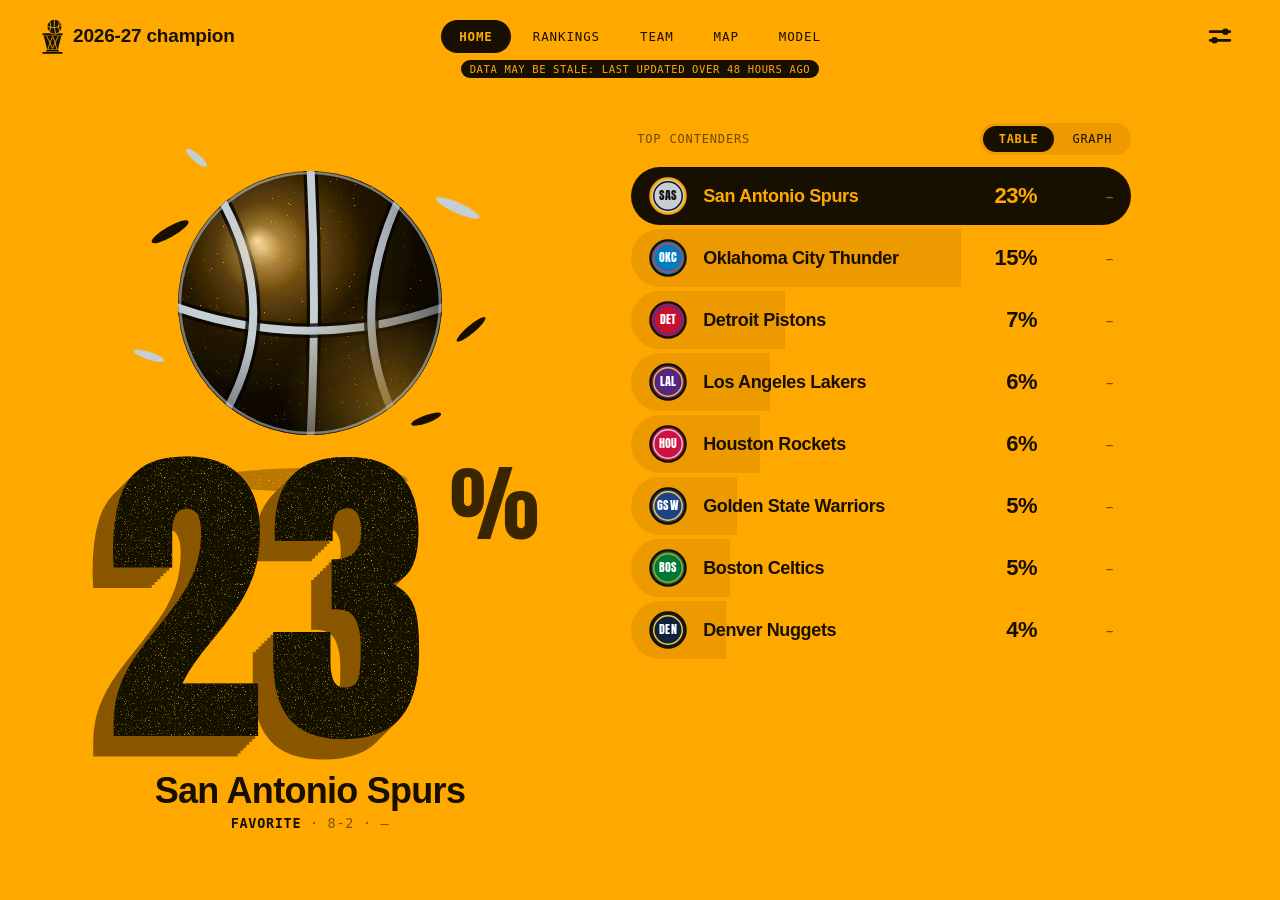
==== commit ab836d15: "Redraw the header trophy to look like the Larry O'Brien trophy and simplify the graph to a plain 10-" ====
--- a/v2.html
+++ b/v2.html
@@ -70,13 +70,15 @@
       <header class="top">
         <span class="top-side" aria-hidden="true"></span>
         <div class="loc">
-          <svg class="trophy" viewBox="0 0 24 24" width="25" height="25" aria-hidden="true" focusable="false">
-            <!-- Original trophy mark: a ball cupped by two swooping ribbons on a slim stem and base -->
-            <circle cx="12" cy="5.4" r="3.9" fill="currentColor"/>
-            <path d="M8.1 5.4h7.8M12 1.5v7.8M9.2 2.7q-1.6 2.7 0 5.4M14.8 2.7q1.6 2.7 0 5.4" fill="none" stroke="var(--bg)" stroke-width="0.7" opacity="0.8"/>
-            <path d="M4.2 7.6C4.4 12.4 9.8 12.2 10.6 18M19.8 7.6C19.6 12.4 14.2 12.2 13.4 18" fill="none" stroke="currentColor" stroke-width="2.1" stroke-linecap="round"/>
-            <path d="M12 11.2v8" stroke="currentColor" stroke-width="2" stroke-linecap="round"/>
-            <path d="M7.4 22.2h9.2M8.6 19.6h6.8" stroke="currentColor" stroke-width="2.3" stroke-linecap="round"/>
+          <svg class="trophy" viewBox="0 0 26 36" width="25" height="35" aria-hidden="true" focusable="false">
+            <!-- Original icon-style redraw: ball tilted on a tapered cup with a rim, net lines and a two-tier base -->
+            <rect x="2.4" y="14.7" width="21.2" height="1.9" rx="0.9" fill="currentColor"/>
+            <path d="M3.8 16.9h18.4L18.6 31.6H7.4z" fill="currentColor"/>
+            <path d="M6.9 17.6 10.4 24.6 8.5 31M19.1 17.6 15.6 24.6 17.5 31M13 18.4 10.4 24.6 13 30.4 15.6 24.6z" fill="none" stroke="var(--bg)" stroke-width="0.9" stroke-linejoin="round" stroke-linecap="round"/>
+            <rect x="6.4" y="32" width="13.2" height="1.6" rx="0.3" fill="currentColor"/>
+            <rect x="2.6" y="34" width="20.8" height="2" rx="0.4" fill="currentColor"/>
+            <circle cx="15" cy="7.9" r="7.3" fill="currentColor" stroke="var(--bg)" stroke-width="1.2" paint-order="stroke"/>
+            <path d="M7.9 7.6Q15 10.8 22.1 6.4M15 1Q13.6 8 16.2 14.7M10.4 2.2Q12.4 8.4 10 13.6M20 2.8Q18 8.6 20.6 13.4" fill="none" stroke="var(--bg)" stroke-width="0.9" stroke-linecap="round"/>
           </svg>
           <span id="season-label">NBA champion</span>
         </div>
--- a/v2.css
+++ b/v2.css
@@ -263,16 +263,21 @@
 .gaxis { font-family: var(--mono); font-size: 9.5px; text-transform: uppercase; fill: color-mix(in srgb, var(--ink) 60%, var(--bg)); }
 .guide { stroke: var(--ink); stroke-width: 1; opacity: 0.5; }
 .gline { cursor: pointer; outline: none; }
-.gline .halo { stroke: var(--halo); stroke-width: 4; stroke-linejoin: round; stroke-linecap: round; }
-.gline .ln { stroke-width: 1.6; stroke-linejoin: round; stroke-linecap: round; opacity: 0.85; transition: stroke-width 0.2s, opacity 0.2s; }
-.gline .gdot { stroke: var(--ink); stroke-width: 1.5; }
-.gline .gdisc { stroke: var(--ink); stroke-width: 1.5; }
-.gline .gabbr { font-family: var(--mono); font-size: 10px; fill: var(--ink); }
-.gline .leader { stroke: color-mix(in srgb, var(--ink) 45%, transparent); stroke-width: 1; fill: none; }
-.gline.sel .ln, .gline.hi .ln { stroke-width: 2.6; opacity: 1; }
-.gline.sel .gabbr, .gline.hi .gabbr { font-weight: 700; }
-.gline:focus-visible .gdisc { stroke-width: 3; }
-.graph-mode .gline:not(.sel):not(.hi) .ln { opacity: 0.6; }
+.gline .ln { stroke-width: 1.5; stroke-linejoin: round; stroke-linecap: round; opacity: 0.95; transition: stroke-width 0.2s, opacity 0.2s; }
+.gline .gdot { stroke: var(--ink); stroke-width: 1.5; display: none; }
+.gline.hi .gdot, .gline.sel .gdot, .graph.single .gdot { display: inline; }
+.gline.sel .ln, .gline.hi .ln { stroke-width: 2.8; opacity: 1; }
+.graph.has-sel .gline:not(.sel):not(.hi) .ln { opacity: 0.6; }
+.gline:focus-visible .ln { stroke-width: 3.2; }
+
+/* Key under the chart: two rows of five */
+.graph-key { display: grid; grid-template-columns: repeat(5, 1fr); gap: 2px 4px; margin-top: 8px; flex: none; }
+.gkey {
+  display: flex; align-items: center; justify-content: center; gap: 5px; padding: 5px 2px; border-radius: 99px;
+  font-family: var(--mono); font-size: 11px; letter-spacing: 0.04em; color: var(--ink);
+}
+.gkey svg { flex: none; width: 20px; height: 8px; }
+.gkey[aria-pressed="true"] { background: var(--pill-bg); color: var(--pill-fg); font-weight: 700; }
 
 /* Phone, graph view: the ball steps aside so the chart has room */
 .graph-mode .art-home { display: none; }
@@ -444,7 +449,7 @@
   .cont-title { display: block; }
   .seg button { font-size: 12px; padding: 6px 16px; }
   .strip { display: flex; flex-direction: column; gap: 4px; padding: 0; margin: 0; }
-  .graph { height: min(56vh, 470px); flex: none; padding: 0; }
+  .graph { height: min(68vh, 580px); flex: none; padding: 0; }
   .graph-svg { flex: 1 1 0; }
   .graph-mode .art-home { display: grid; }
   .graph-mode .big { --size: min(36vh, 26vw); margin-top: min(1.5vh, 12px); }
